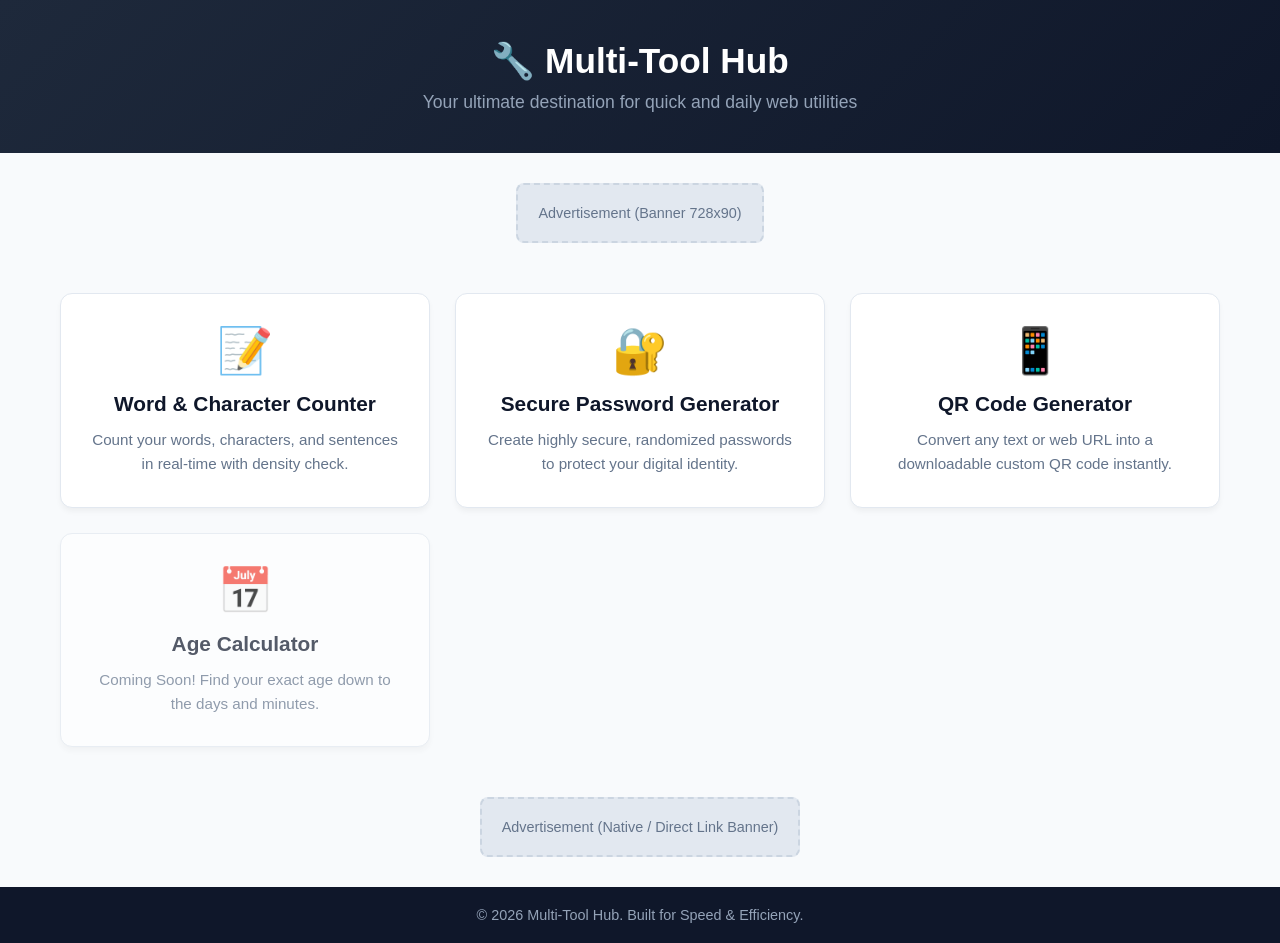
==== index.html @ 73a3eb2a "Add files via upload" ====
<!DOCTYPE html>
<html lang="en">
<head>
    <meta charset="UTF-8">
    <meta name="viewport" content="width=device-width, initial-scale=1.0">
    <title>Multi-Tool Hub | Free Online Web Utilities</title>
    <meta name="description" content="Access free online tools including word counter, secure password generator, and more. Fast, secure, and easy to use.">
    <link rel="stylesheet" href="style.css">
</head>
<body>

    <header>
        <h1>🔧 Multi-Tool Hub</h1>
        <p>Your ultimate destination for quick and daily web utilities</p>
    </header>

    <div class="ad-container">
        <p class="ad-placeholder">Advertisement (Banner 728x90)</p>
    </div>

    <main class="container">
        <a href="tools/word-counter.html" class="tool-card">
            <div class="tool-icon">📝</div>
            <h3>Word & Character Counter</h3>
            <p>Count your words, characters, and sentences in real-time with density check.</p>
        </a>

        <a href="tools/password-generator.html" class="tool-card">
            <div class="tool-icon">🔐</div>
            <h3>Secure Password Generator</h3>
            <p>Create highly secure, randomized passwords to protect your digital identity.</p>
        </a>

       <!-- Tool 3: QR Code (Active) -->
<a href="tools/qr-generator.html" class="tool-card">
    <div class="tool-icon">📱</div>
    <h3>QR Code Generator</h3>
    <p>Convert any text or web URL into a downloadable custom QR code instantly.</p>
</a>

        <div class="tool-card upcoming">
            <div class="tool-icon">📅</div>
            <h3>Age Calculator</h3>
            <p>Coming Soon! Find your exact age down to the days and minutes.</p>
        </div>
    </main>

    <div class="ad-container">
        <p class="ad-placeholder">Advertisement (Native / Direct Link Banner)</p>
    </div>

    <footer>
        <p>&copy; 2026 Multi-Tool Hub. Built for Speed & Efficiency.</p>
    </footer>

</body>
</html>
---- style.css ----
* { box-sizing: border-box; margin: 0; padding: 0; font-family: 'Segoe UI', Arial, sans-serif; }
body { background-color: #f8fafc; color: #1e293b; display: flex; flex-direction: column; min-height: 100vh; }

header { background: linear-gradient(135deg, #1e293b, #0f172a); color: white; padding: 40px 20px; text-align: center; }
header h1 { font-size: 2.2rem; margin-bottom: 10px; }
header p { color: #94a3b8; font-size: 1.1rem; }

.ad-container { max-width: 900px; margin: 20px auto; text-align: center; padding: 10px; }
.ad-placeholder { background: #e2e8f0; border: 2px dashed #cbd5e1; padding: 20px; border-radius: 8px; color: #64748b; font-size: 0.9rem; }

.container { max-width: 1200px; margin: 0 auto; padding: 20px; display: grid; grid-template-columns: repeat(auto-fit, minmax(280px, 1fr)); gap: 25px; flex: 1; }

.tool-card { background: white; padding: 30px; border-radius: 12px; box-shadow: 0 4px 6px -1px rgba(0,0,0,0.05); text-align: center; text-decoration: none; color: inherit; border: 1px solid #e2e8f0; transition: all 0.3s ease; }
.tool-card:hover { transform: translateY(-5px); box-shadow: 0 10px 15px -3px rgba(0,0,0,0.1); border-color: #3b82f6; }
.tool-card.upcoming { opacity: 0.7; cursor: not-allowed; }
.tool-card.upcoming:hover { transform: none; border-color: #e2e8f0; box-shadow: none; }

.tool-icon { font-size: 45px; margin-bottom: 15px; }
.tool-card h3 { font-size: 1.3rem; margin-bottom: 12px; color: #0f172a; }
.tool-card p { font-size: 0.95rem; color: #64748b; line-height: 1.6; }

/* Tool Internal Page Styles */
.tool-wrapper { max-width: 700px; margin: 30px auto; background: white; padding: 30px; border-radius: 12px; box-shadow: 0 4px 10px rgba(0,0,0,0.05); border: 1px solid #e2e8f0; }
textarea, input[type="text"], input[type="number"] { width: 100%; padding: 12px; border: 1px solid #cbd5e1; border-radius: 6px; margin-top: 10px; font-size: 1rem; outline: none; }
textarea:focus, input:focus { border-color: #3b82f6; }
.btn { background: #3b82f6; color: white; border: none; padding: 12px 20px; font-size: 1rem; border-radius: 6px; cursor: pointer; width: 100%; margin-top: 15px; font-weight: bold; }
.btn:hover { background: #2563eb; }
.counter-stats { display: flex; justify-content: space-between; margin-top: 15px; background: #f1f5f9; padding: 15px; border-radius: 6px; }

/* SEO Content Section */
.seo-section { max-width: 900px; margin: 40px auto; padding: 20px; line-height: 1.7; }
.seo-section h2 { margin-bottom: 15px; color: #0f172a; }
.seo-section p, .seo-section li { color: #475569; margin-bottom: 12px; }

footer { background: #0f172a; color: #94a3b8; text-align: center; padding: 20px; font-size: 0.9rem; margin-top: auto; }
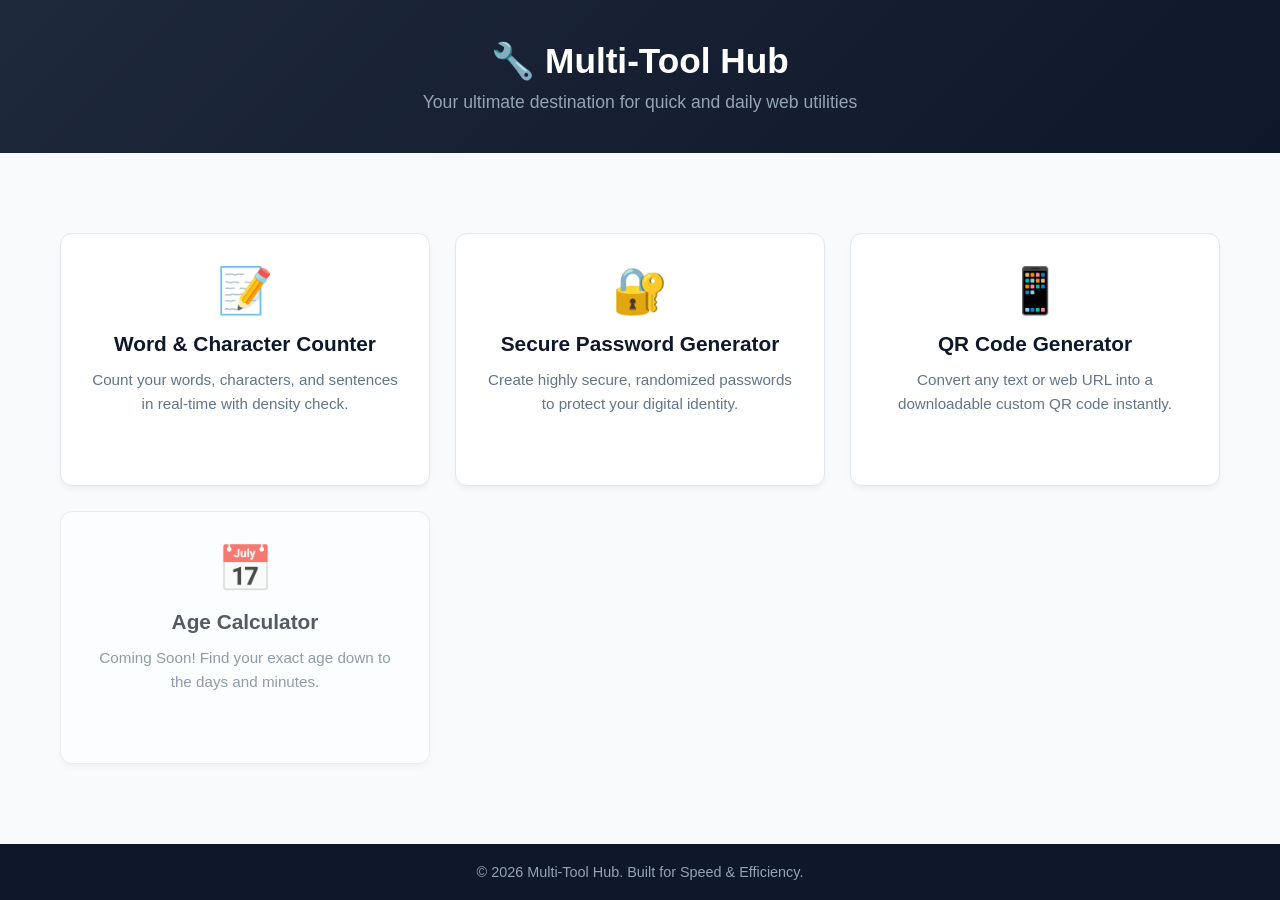
==== commit 6e501e87: "Update index.html" ====
--- a/index.html
+++ b/index.html
@@ -1,6 +1,7 @@
 <!DOCTYPE html>
 <html lang="en">
 <head>
+    <meta name="google-site-verification" content="5QsVsmky_lJQwz7YS4G8L-8Y7xx4jTJmlR2qvl2Ai24" />
     <meta charset="UTF-8">
     <meta name="viewport" content="width=device-width, initial-scale=1.0">
     <title>Multi-Tool Hub | Free Online Web Utilities</title>
@@ -15,7 +16,9 @@
     </header>
 
     <div class="ad-container">
-        <p class="ad-placeholder">Advertisement (Banner 728x90)</p>
+       <script async="async" data-cfasync="false" src="https://pl29830969.effectivecpmnetwork.com/820305771734d01be2f969e1bcad7722/invoke.js"></script>
+<div id="container-820305771734d01be2f969e1bcad7722"></div>
+
     </div>
 
     <main class="container">
@@ -46,7 +49,7 @@
     </main>
 
     <div class="ad-container">
-        <p class="ad-placeholder">Advertisement (Native / Direct Link Banner)</p>
+        <script src="https://pl29830970.effectivecpmnetwork.com/15/3f/5b/153f5b138f1ddc2b679baa406d7f9e94.js"></script>
     </div>
 
     <footer>
@@ -54,4 +57,4 @@
     </footer>
 
 </body>
-</html>+</html>
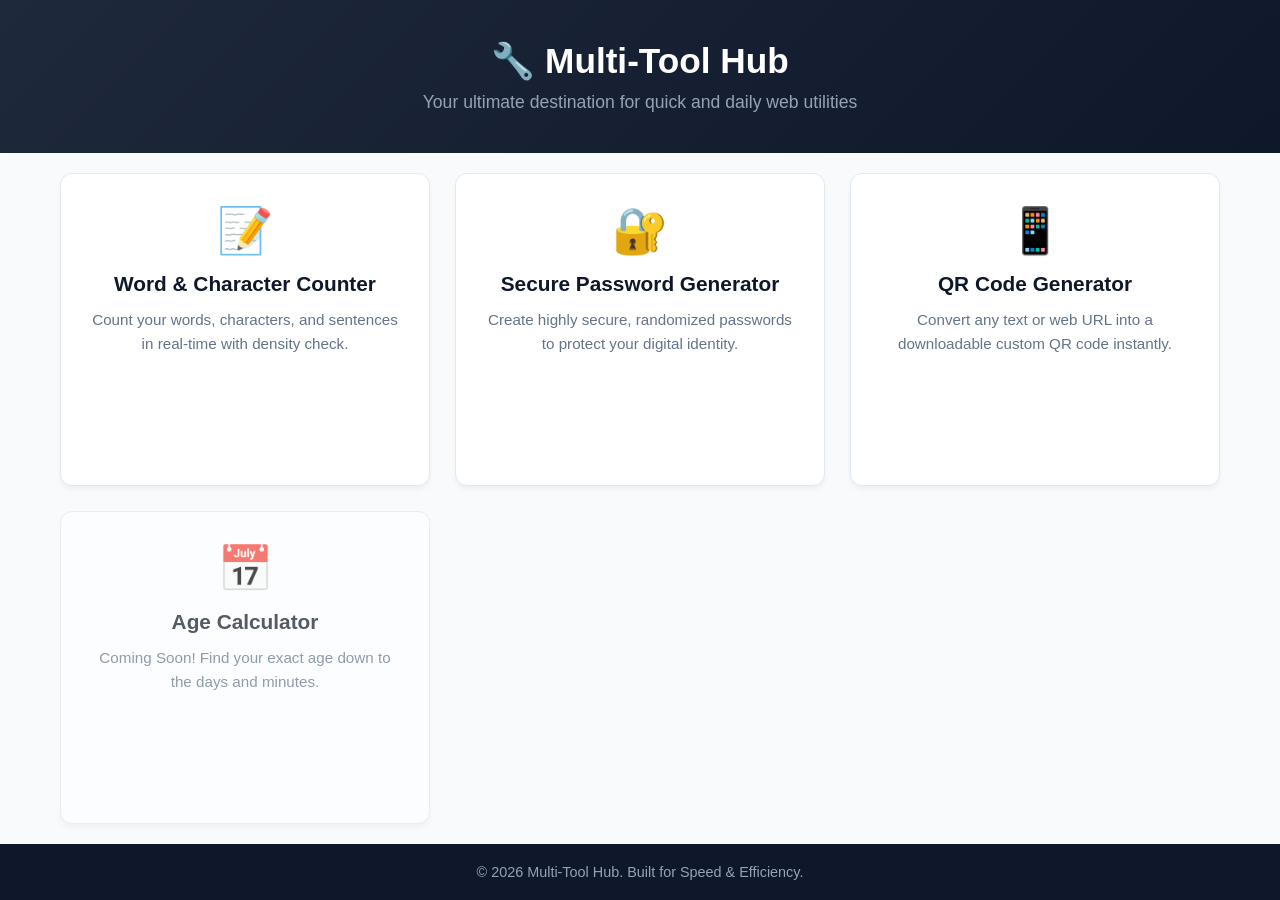
==== commit 454455d3: "Update index.html" ====
--- a/index.html
+++ b/index.html
@@ -15,11 +15,11 @@
         <p>Your ultimate destination for quick and daily web utilities</p>
     </header>
 
-    <div class="ad-container">
+    <!--<div class="ad-container">
        <script async="async" data-cfasync="false" src="https://pl29830969.effectivecpmnetwork.com/820305771734d01be2f969e1bcad7722/invoke.js"></script>
 <div id="container-820305771734d01be2f969e1bcad7722"></div>
 
-    </div>
+    </div>-->
 
     <main class="container">
         <a href="tools/word-counter.html" class="tool-card">
@@ -48,9 +48,9 @@
         </div>
     </main>
 
-    <div class="ad-container">
+    <!--<div class="ad-container">
         <script src="https://pl29830970.effectivecpmnetwork.com/15/3f/5b/153f5b138f1ddc2b679baa406d7f9e94.js"></script>
-    </div>
+    </div>-->
 
     <footer>
         <p>&copy; 2026 Multi-Tool Hub. Built for Speed & Efficiency.</p>
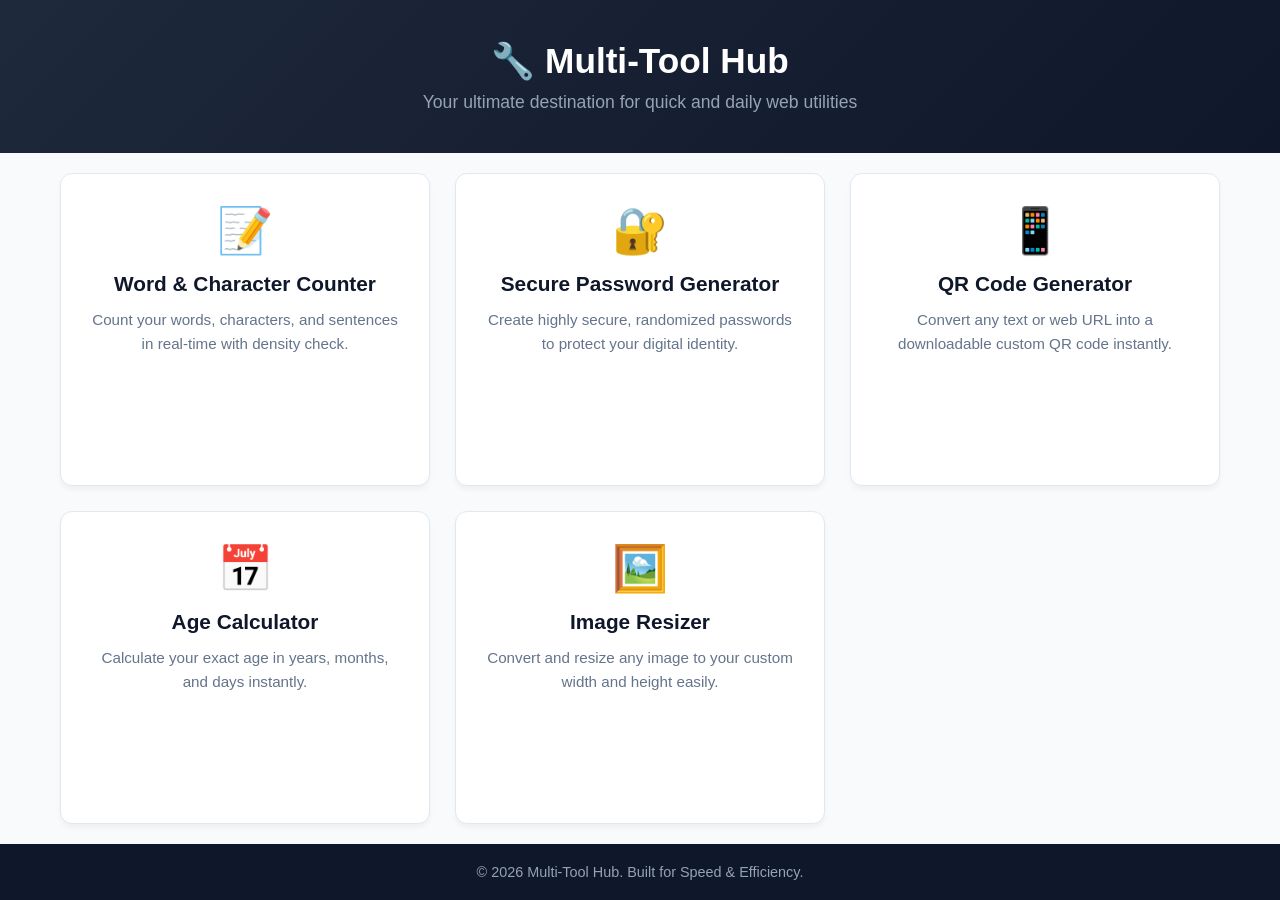
==== commit 2c385ddc: "Update index.html" ====
--- a/index.html
+++ b/index.html
@@ -41,11 +41,19 @@
     <p>Convert any text or web URL into a downloadable custom QR code instantly.</p>
 </a>
 
-        <div class="tool-card upcoming">
-            <div class="tool-icon">📅</div>
-            <h3>Age Calculator</h3>
-            <p>Coming Soon! Find your exact age down to the days and minutes.</p>
-        </div>
+       <!-- 1. Age Calculator Card -->
+<a href="tools/age-calculator.html" class="tool-card">
+        <div class="tool-icon">📅</div> 
+        <h3>Age Calculator</h3>
+        <p>Calculate your exact age in years, months, and days instantly.</p>
+   </a>
+
+<!-- 2. Image Resizer Card -->
+<a href="tools/image-resizer.html" class="tool-card">
+        <div class="tool-icon">🖼️</div>
+        <h3>Image Resizer</h3>
+        <p>Convert and resize any image to your custom width and height easily.</p>
+</a>
     </main>
 
     <!--<div class="ad-container">
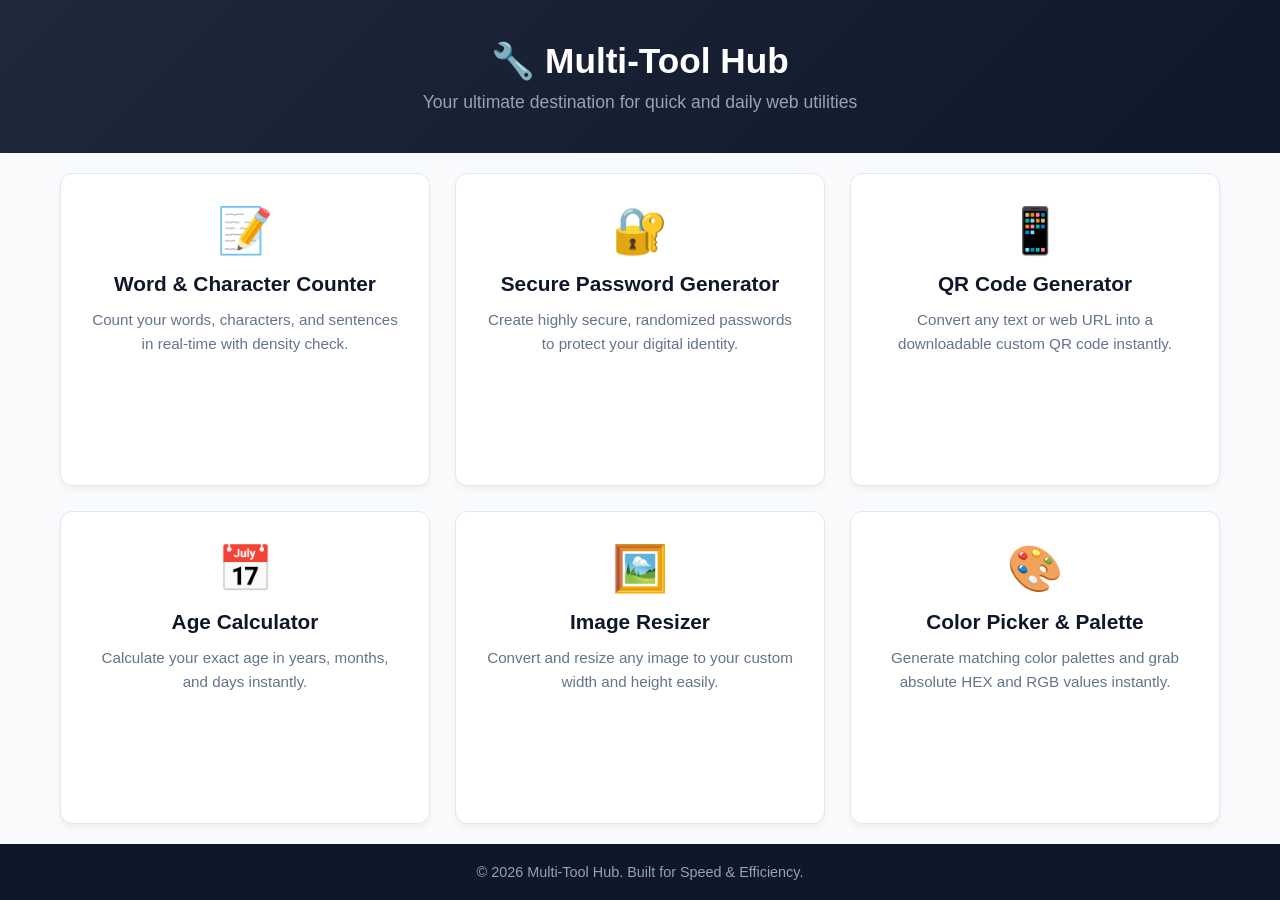
==== commit 1a161db9: "Update index.html" ====
--- a/index.html
+++ b/index.html
@@ -54,6 +54,11 @@
         <h3>Image Resizer</h3>
         <p>Convert and resize any image to your custom width and height easily.</p>
 </a>
+        <a href="tools/image-resizer.html" class="tool-card">
+        <div class="tool-icon">🎨</div>
+        <h3>Color Picker & Palette</h3>
+        <p>Generate matching color palettes and grab absolute HEX and RGB values instantly.</p>
+</a>
     </main>
 
     <!--<div class="ad-container">
--- a/style.css
+++ b/style.css
@@ -31,5 +31,88 @@
 .seo-section { max-width: 900px; margin: 40px auto; padding: 20px; line-height: 1.7; }
 .seo-section h2 { margin-bottom: 15px; color: #0f172a; }
 .seo-section p, .seo-section li { color: #475569; margin-bottom: 12px; }
+/* ==========================================
+   Color Picker Tool Styles 
+   ========================================== */
+.color-box-container {
+    display: flex;
+    flex-direction: column;
+    align-items: center;
+    gap: 20px;
+    background: #f8fafc;
+    padding: 20px;
+    border-radius: 6px;
+    border: 1px dashed #3b82f6;
+    margin-bottom: 20px;
+}
 
-footer { background: #0f172a; color: #94a3b8; text-align: center; padding: 20px; font-size: 0.9rem; margin-top: auto; }+.color-preview {
+    width: 120px;
+    height: 120px;
+    border-radius: 6px;
+    border: 1px solid #ccc;
+    box-shadow: 0 4px 6px -1px rgba(0,0,0,0.1);
+}
+
+.code-display {
+    background: white;
+    padding: 10px 15px;
+    border: 1px solid #ccc;
+    border-radius: 4px;
+    font-family: monospace;
+    font-size: 1.1rem;
+    width: 100%;
+    display: flex;
+    justify-content: space-between;
+    align-items: center;
+    box-sizing: border-box;
+}
+
+.copy-btn {
+    background: #3b82f6;
+    color: white;
+    border: none;
+    padding: 6px 12px;
+    border-radius: 4px;
+    cursor: pointer;
+    font-size: 0.85rem;
+    font-weight: bold;
+    transition: background 0.2s;
+}
+
+.copy-btn:hover {
+    background: #2563eb;
+}
+
+.palette-grid {
+    display: grid;
+    grid-template-columns: repeat(auto-fit, minmax(100px, 1fr));
+    gap: 15px;
+    margin-top: 25px;
+}
+
+.palette-card {
+    height: 90px;
+    border-radius: 6px;
+    cursor: pointer;
+    display: flex;
+    flex-direction: column;
+    align-items: center;
+    justify-content: flex-end;
+    padding-bottom: 10px;
+    font-size: 0.8rem;
+    color: white;
+    font-weight: bold;
+    text-shadow: 1px 1px 3px rgba(0,0,0,0.8);
+    box-shadow: 0 4px 6px -1px rgba(0,0,0,0.1);
+    transition: transform 0.2s, box-shadow 0.2s;
+    box-sizing: border-box;
+    border: 1px solid rgba(0,0,0,0.05);
+}
+
+.palette-card:hover {
+    transform: scale(1.05);
+    box-shadow: 0 10px 15px -3px rgba(0,0,0,0.1);
+}
+
+footer { background: #0f172a; color: #94a3b8; text-align: center; padding: 20px; font-size: 0.9rem; margin-top: auto; }
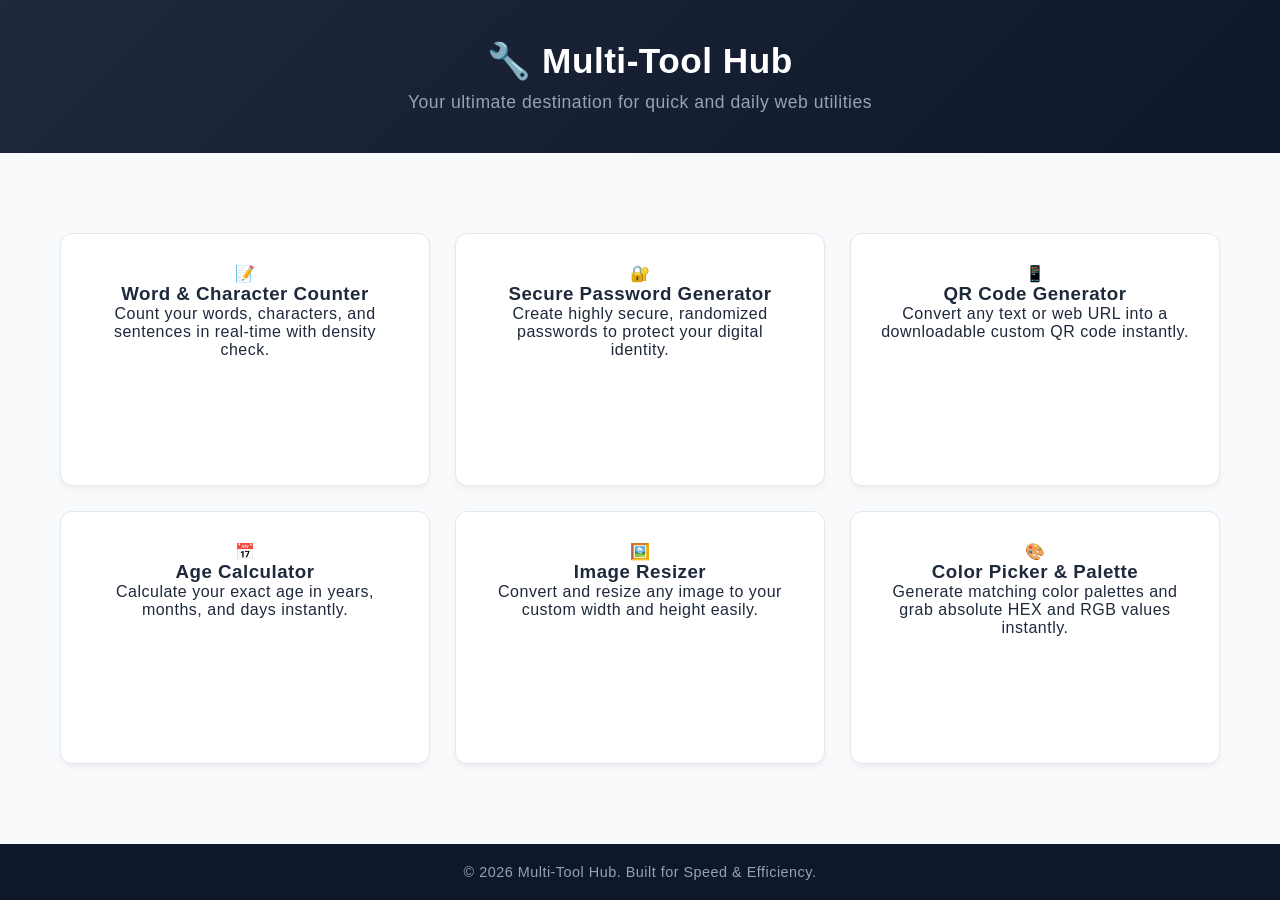
==== commit 040d722e: "Update index.html" ====
--- a/index.html
+++ b/index.html
@@ -15,11 +15,11 @@
         <p>Your ultimate destination for quick and daily web utilities</p>
     </header>
 
-    <!--<div class="ad-container">
+    <div class="ad-container">
        <script async="async" data-cfasync="false" src="https://pl29830969.effectivecpmnetwork.com/820305771734d01be2f969e1bcad7722/invoke.js"></script>
 <div id="container-820305771734d01be2f969e1bcad7722"></div>
 
-    </div>-->
+    </div>
 
     <main class="container">
         <a href="tools/word-counter.html" class="tool-card">
@@ -54,16 +54,16 @@
         <h3>Image Resizer</h3>
         <p>Convert and resize any image to your custom width and height easily.</p>
 </a>
-        <a href="tools/image-resizer.html" class="tool-card">
+        <a href="tools/color-picker.html" class="tool-card">
         <div class="tool-icon">🎨</div>
         <h3>Color Picker & Palette</h3>
         <p>Generate matching color palettes and grab absolute HEX and RGB values instantly.</p>
 </a>
     </main>
 
-    <!--<div class="ad-container">
-        <script src="https://pl29830970.effectivecpmnetwork.com/15/3f/5b/153f5b138f1ddc2b679baa406d7f9e94.js"></script>
-    </div>-->
+    <div class="ad-container">
+       <script src="https://pl29840092.effectivecpmnetwork.com/98/61/3c/98613c68a2c09491b9e02754ebe3d054.js"></script>
+    </div>
 
     <footer>
         <p>&copy; 2026 Multi-Tool Hub. Built for Speed & Efficiency.</p>
--- a/style.css
+++ b/style.css
@@ -1,118 +1,57 @@
+/* ==========================================
+   Base Styles & Resets
+   ========================================== */
 * { box-sizing: border-box; margin: 0; padding: 0; font-family: 'Segoe UI', Arial, sans-serif; }
-body { background-color: #f8fafc; color: #1e293b; display: flex; flex-direction: column; min-height: 100vh; }
+body { background-color: #f8fafc; color: #1e293b; display: flex; flex-direction: column; min-height: 100vh; letter-spacing:0.5px}
 
 header { background: linear-gradient(135deg, #1e293b, #0f172a); color: white; padding: 40px 20px; text-align: center; }
 header h1 { font-size: 2.2rem; margin-bottom: 10px; }
 header p { color: #94a3b8; font-size: 1.1rem; }
 
-.ad-container { max-width: 900px; margin: 20px auto; text-align: center; padding: 10px; }
+.ad-container { max-width: 900px; margin: 20px auto; text-align: center; padding: 10px; width: 100%; }
 .ad-placeholder { background: #e2e8f0; border: 2px dashed #cbd5e1; padding: 20px; border-radius: 8px; color: #64748b; font-size: 0.9rem; }
 
-.container { max-width: 1200px; margin: 0 auto; padding: 20px; display: grid; grid-template-columns: repeat(auto-fit, minmax(280px, 1fr)); gap: 25px; flex: 1; }
+.container { max-width: 1200px; margin: 0 auto; padding: 20px; display: grid; grid-template-columns: repeat(auto-fit, minmax(280px, 1fr)); gap: 25px; flex: 1; width: 100%; }
 
 .tool-card { background: white; padding: 30px; border-radius: 12px; box-shadow: 0 4px 6px -1px rgba(0,0,0,0.05); text-align: center; text-decoration: none; color: inherit; border: 1px solid #e2e8f0; transition: all 0.3s ease; }
 .tool-card:hover { transform: translateY(-5px); box-shadow: 0 10px 15px -3px rgba(0,0,0,0.1); border-color: #3b82f6; }
-.tool-card.upcoming { opacity: 0.7; cursor: not-allowed; }
-.tool-card.upcoming:hover { transform: none; border-color: #e2e8f0; box-shadow: none; }
 
-.tool-icon { font-size: 45px; margin-bottom: 15px; }
-.tool-card h3 { font-size: 1.3rem; margin-bottom: 12px; color: #0f172a; }
-.tool-card p { font-size: 0.95rem; color: #64748b; line-height: 1.6; }
+.tool-wrapper { max-width: 700px; width: 95%; margin: 30px auto; background: white; padding: 30px; border-radius: 12px; box-shadow: 0 4px 10px rgba(0,0,0,0.05); border: 1px solid #e2e8f0; }
 
-/* Tool Internal Page Styles */
-.tool-wrapper { max-width: 700px; margin: 30px auto; background: white; padding: 30px; border-radius: 12px; box-shadow: 0 4px 10px rgba(0,0,0,0.05); border: 1px solid #e2e8f0; }
-textarea, input[type="text"], input[type="number"] { width: 100%; padding: 12px; border: 1px solid #cbd5e1; border-radius: 6px; margin-top: 10px; font-size: 1rem; outline: none; }
-textarea:focus, input:focus { border-color: #3b82f6; }
+textarea, input[type="text"], input[type="number"], input[type="date"] { width: 100%; padding: 12px; border: 1px solid #cbd5e1; border-radius: 6px; margin-top: 10px; font-size: 1rem; outline: none; box-sizing: border-box; }
 .btn { background: #3b82f6; color: white; border: none; padding: 12px 20px; font-size: 1rem; border-radius: 6px; cursor: pointer; width: 100%; margin-top: 15px; font-weight: bold; }
 .btn:hover { background: #2563eb; }
-.counter-stats { display: flex; justify-content: space-between; margin-top: 15px; background: #f1f5f9; padding: 15px; border-radius: 6px; }
+.seo-section{max-width: 767px;margin: 0 auto;padding: 25px;}
+.seo-section h2, .seo-section p, .seo-section h3{margin-bottom: 20px;}
+.seo-section ul li{margin-bottom: 20px;}
 
-/* SEO Content Section */
-.seo-section { max-width: 900px; margin: 40px auto; padding: 20px; line-height: 1.7; }
-.seo-section h2 { margin-bottom: 15px; color: #0f172a; }
-.seo-section p, .seo-section li { color: #475569; margin-bottom: 12px; }
+/* Color Picker Styles */
+.color-box-container { display: flex; flex-direction: column; align-items: center; gap: 20px; background: #f8fafc; padding: 20px; border-radius: 6px; border: 1px dashed #3b82f6; margin-bottom: 20px; }
+.color-preview { width: 120px; height: 120px; border-radius: 6px; border: 1px solid #ccc; box-shadow: 0 4px 6px -1px rgba(0,0,0,0.1); }
+.code-display { background: white; padding: 10px 15px; border: 1px solid #ccc; border-radius: 4px; font-family: monospace; font-size: 1.1rem; width: 100%; display: flex; justify-content: space-between; align-items: center; }
+.copy-btn { background: #3b82f6; color: white; border: none; padding: 6px 12px; border-radius: 4px; cursor: pointer; font-size: 0.85rem; font-weight: bold; }
+
+.palette-grid { display: grid; grid-template-columns: repeat(5, 1fr); gap: 12px; margin-top: 25px; }
+.palette-card { height: 90px; border-radius: 6px; cursor: pointer; display: flex; align-items: flex-end; justify-content: center; padding-bottom: 10px; font-size: 0.8rem; color: white; font-weight: bold; text-shadow: 1px 1px 3px rgba(0,0,0,0.8); border: 1px solid rgba(0,0,0,0.05); }
+
+footer { background: #0f172a; color: #94a3b8; text-align: center; padding: 20px; font-size: 0.9rem; margin-top: auto; }
+
 /* ==========================================
-   Color Picker Tool Styles 
+   📱 RESPONSIVE MEDIA QUERIES
    ========================================== */
-.color-box-container {
-    display: flex;
-    flex-direction: column;
-    align-items: center;
-    gap: 20px;
-    background: #f8fafc;
-    padding: 20px;
-    border-radius: 6px;
-    border: 1px dashed #3b82f6;
-    margin-bottom: 20px;
+
+/* Tablet view */
+@media (max-width: 768px) {
+    header h1 { font-size: 1.8rem; }
+    .container { grid-template-columns: repeat(auto-fit, minmax(240px, 1fr)); }
+    .palette-grid { grid-template-columns: repeat(3, 1fr); }
 }
 
-.color-preview {
-    width: 120px;
-    height: 120px;
-    border-radius: 6px;
-    border: 1px solid #ccc;
-    box-shadow: 0 4px 6px -1px rgba(0,0,0,0.1);
+/* Mobile view */
+@media (max-width: 480px) {
+    header { padding: 30px 15px; }
+    header h1 { font-size: 1.5rem; }
+    .tool-wrapper { padding: 20px; width: 95%; }
+    .palette-grid { grid-template-columns: repeat(2, 1fr); }
+    .code-display { font-size: 0.9rem; padding: 8px; }
 }
-
-.code-display {
-    background: white;
-    padding: 10px 15px;
-    border: 1px solid #ccc;
-    border-radius: 4px;
-    font-family: monospace;
-    font-size: 1.1rem;
-    width: 100%;
-    display: flex;
-    justify-content: space-between;
-    align-items: center;
-    box-sizing: border-box;
-}
-
-.copy-btn {
-    background: #3b82f6;
-    color: white;
-    border: none;
-    padding: 6px 12px;
-    border-radius: 4px;
-    cursor: pointer;
-    font-size: 0.85rem;
-    font-weight: bold;
-    transition: background 0.2s;
-}
-
-.copy-btn:hover {
-    background: #2563eb;
-}
-
-.palette-grid {
-    display: grid;
-    grid-template-columns: repeat(auto-fit, minmax(100px, 1fr));
-    gap: 15px;
-    margin-top: 25px;
-}
-
-.palette-card {
-    height: 90px;
-    border-radius: 6px;
-    cursor: pointer;
-    display: flex;
-    flex-direction: column;
-    align-items: center;
-    justify-content: flex-end;
-    padding-bottom: 10px;
-    font-size: 0.8rem;
-    color: white;
-    font-weight: bold;
-    text-shadow: 1px 1px 3px rgba(0,0,0,0.8);
-    box-shadow: 0 4px 6px -1px rgba(0,0,0,0.1);
-    transition: transform 0.2s, box-shadow 0.2s;
-    box-sizing: border-box;
-    border: 1px solid rgba(0,0,0,0.05);
-}
-
-.palette-card:hover {
-    transform: scale(1.05);
-    box-shadow: 0 10px 15px -3px rgba(0,0,0,0.1);
-}
-
-footer { background: #0f172a; color: #94a3b8; text-align: center; padding: 20px; font-size: 0.9rem; margin-top: auto; }
